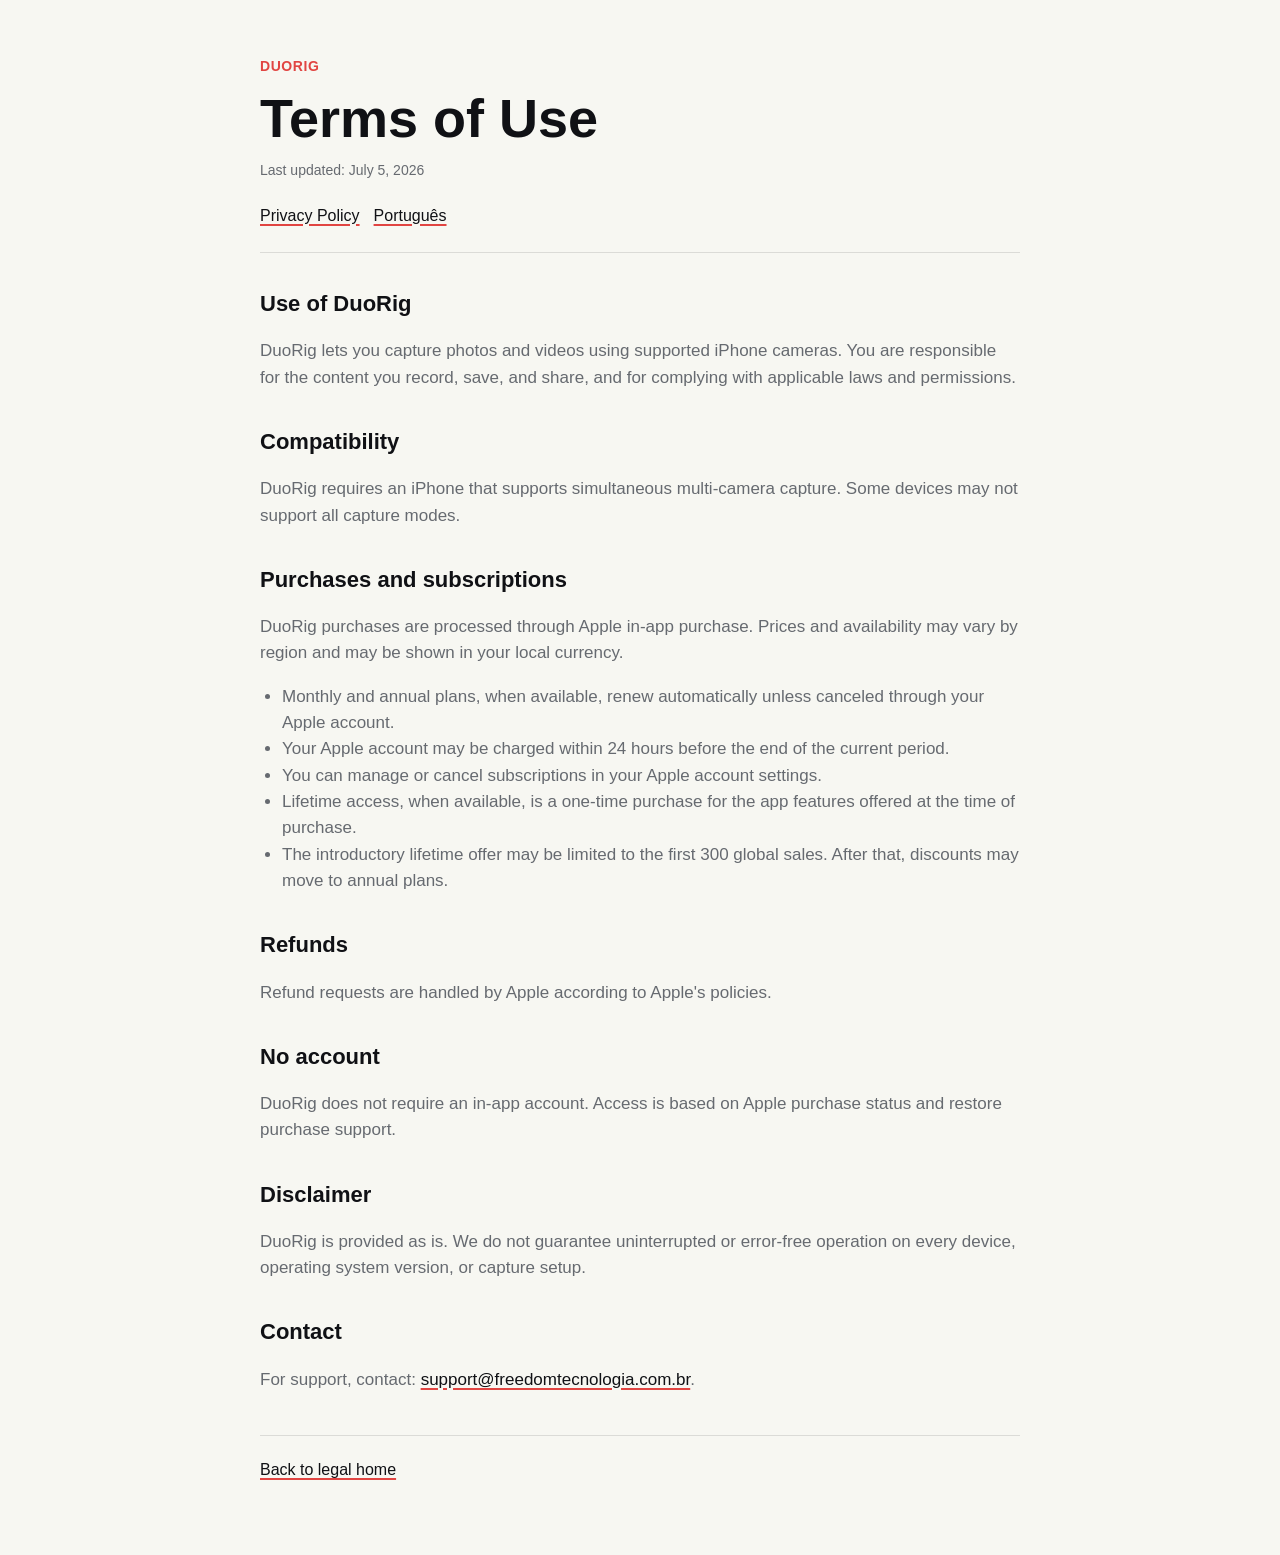
==== terms.html @ 53272077 "Add DuoRig legal pages" ====
<!doctype html>
<html lang="en">
<head>
  <meta charset="utf-8">
  <meta name="viewport" content="width=device-width, initial-scale=1">
  <title>DuoRig Terms of Use</title>
  <link rel="stylesheet" href="style.css">
</head>
<body>
  <main>
    <header>
      <div class="brand">DuoRig</div>
      <h1>Terms of Use</h1>
      <p class="updated">Last updated: July 5, 2026</p>
      <nav>
        <a href="privacy.html">Privacy Policy</a>
        <a href="pt/terms.html">Português</a>
      </nav>
    </header>

    <h2>Use of DuoRig</h2>
    <p>DuoRig lets you capture photos and videos using supported iPhone cameras. You are responsible for the content you record, save, and share, and for complying with applicable laws and permissions.</p>

    <h2>Compatibility</h2>
    <p>DuoRig requires an iPhone that supports simultaneous multi-camera capture. Some devices may not support all capture modes.</p>

    <h2>Purchases and subscriptions</h2>
    <p>DuoRig purchases are processed through Apple in-app purchase. Prices and availability may vary by region and may be shown in your local currency.</p>
    <ul>
      <li>Monthly and annual plans, when available, renew automatically unless canceled through your Apple account.</li>
      <li>Your Apple account may be charged within 24 hours before the end of the current period.</li>
      <li>You can manage or cancel subscriptions in your Apple account settings.</li>
      <li>Lifetime access, when available, is a one-time purchase for the app features offered at the time of purchase.</li>
      <li>The introductory lifetime offer may be limited to the first 300 global sales. After that, discounts may move to annual plans.</li>
    </ul>

    <h2>Refunds</h2>
    <p>Refund requests are handled by Apple according to Apple's policies.</p>

    <h2>No account</h2>
    <p>DuoRig does not require an in-app account. Access is based on Apple purchase status and restore purchase support.</p>

    <h2>Disclaimer</h2>
    <p>DuoRig is provided as is. We do not guarantee uninterrupted or error-free operation on every device, operating system version, or capture setup.</p>

    <h2>Contact</h2>
    <p>For support, contact: <a href="mailto:support@freedomtecnologia.com.br">support@freedomtecnologia.com.br</a>.</p>

    <footer>
      <a href="index.html">Back to legal home</a>
    </footer>
  </main>
</body>
</html>
---- style.css ----
:root {
  color-scheme: light dark;
  --bg: #f7f7f2;
  --text: #101115;
  --muted: #666a70;
  --line: rgba(16, 17, 21, 0.12);
  --accent: #e14542;
}

@media (prefers-color-scheme: dark) {
  :root {
    --bg: #050608;
    --text: #f4f4f1;
    --muted: #a2a4a8;
    --line: rgba(244, 244, 241, 0.14);
  }
}

* {
  box-sizing: border-box;
}

body {
  margin: 0;
  background: var(--bg);
  color: var(--text);
  font-family: -apple-system, BlinkMacSystemFont, "SF Pro Text", "Segoe UI", sans-serif;
  line-height: 1.55;
}

main {
  width: min(760px, calc(100% - 40px));
  margin: 0 auto;
  padding: 56px 0 72px;
}

header {
  border-bottom: 1px solid var(--line);
  margin-bottom: 32px;
  padding-bottom: 24px;
}

.brand {
  color: var(--accent);
  font-size: 14px;
  font-weight: 700;
  letter-spacing: 0.04em;
  text-transform: uppercase;
}

h1 {
  font-size: clamp(34px, 8vw, 54px);
  line-height: 1.04;
  margin: 12px 0 10px;
}

h2 {
  font-size: 22px;
  margin: 34px 0 10px;
}

p,
li {
  color: var(--muted);
  font-size: 17px;
}

ul {
  padding-left: 22px;
}

a {
  color: var(--text);
  text-decoration-color: var(--accent);
  text-decoration-thickness: 2px;
  text-underline-offset: 3px;
}

nav {
  display: flex;
  flex-wrap: wrap;
  gap: 14px;
  margin-top: 22px;
}

.updated {
  color: var(--muted);
  font-size: 14px;
}

footer {
  border-top: 1px solid var(--line);
  margin-top: 42px;
  padding-top: 22px;
}
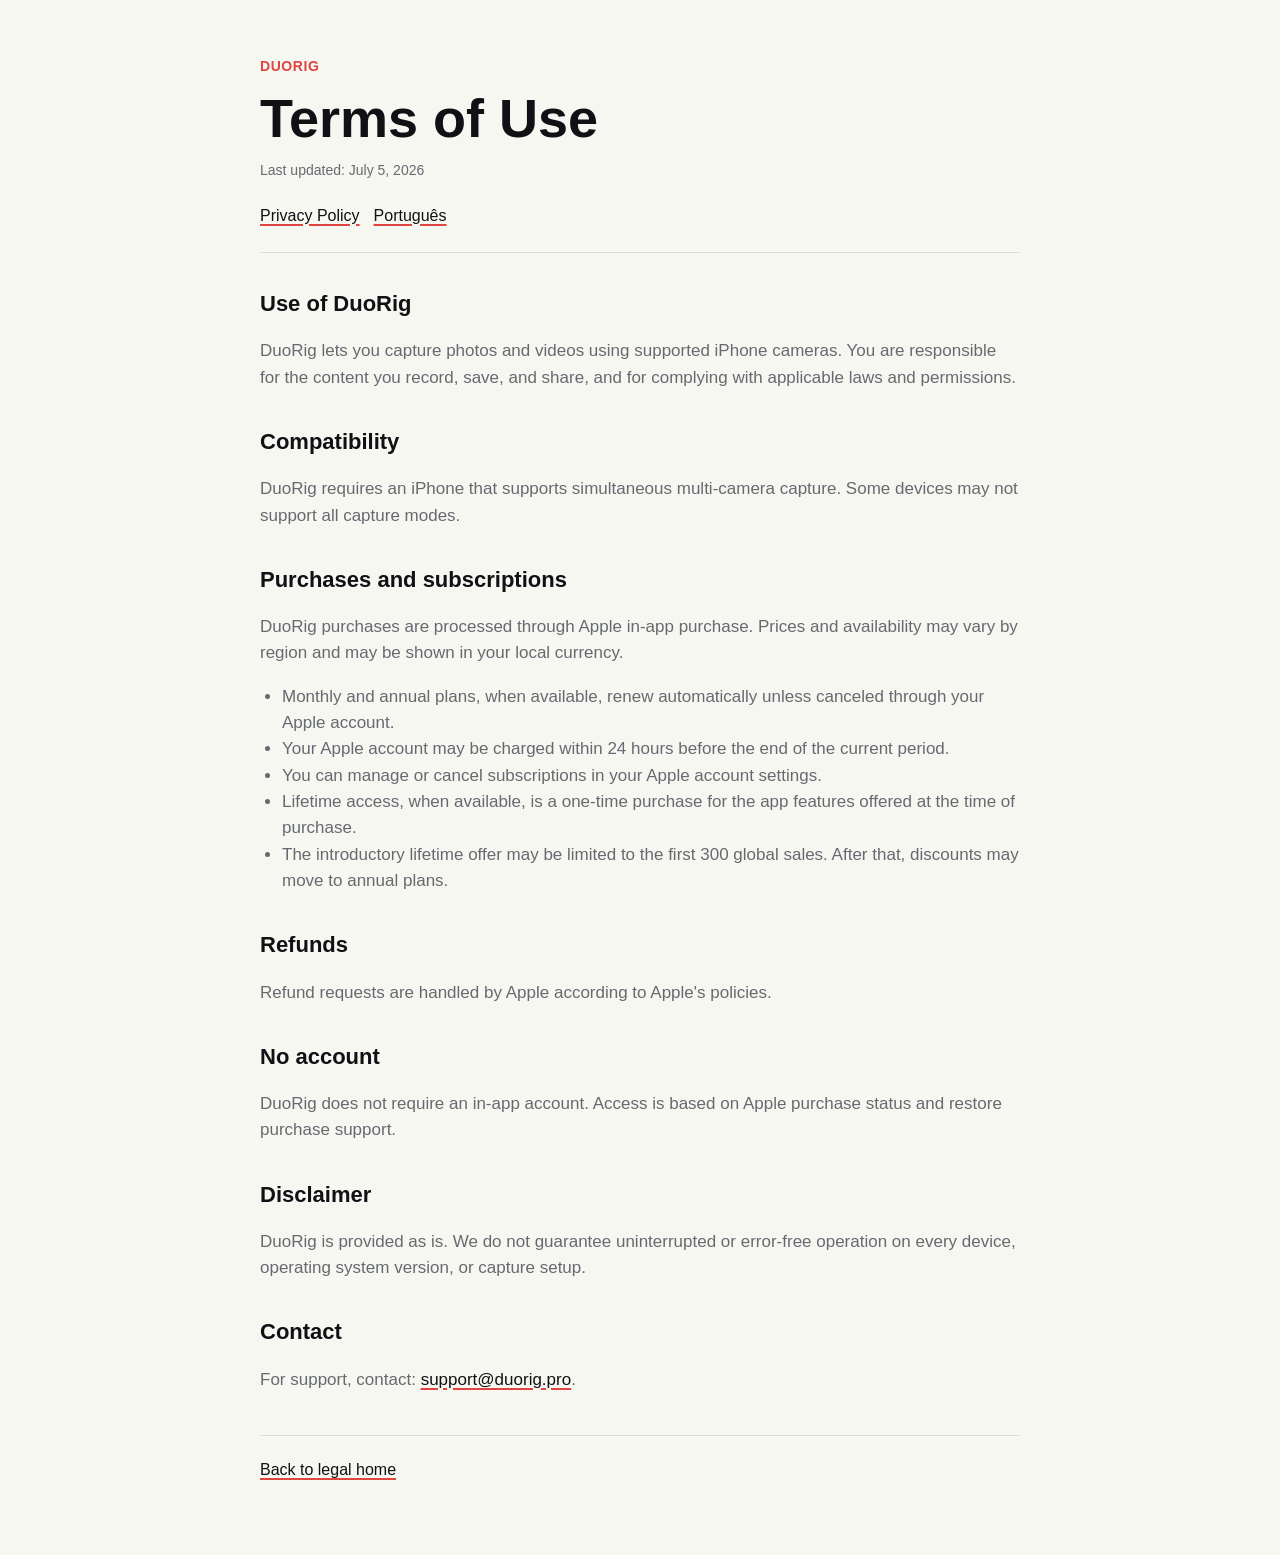
==== commit 3c96619d: "Update DuoRig support email" ====
--- a/terms.html
+++ b/terms.html
@@ -44,7 +44,7 @@
     <p>DuoRig is provided as is. We do not guarantee uninterrupted or error-free operation on every device, operating system version, or capture setup.</p>
 
     <h2>Contact</h2>
-    <p>For support, contact: <a href="mailto:support@freedomtecnologia.com.br">support@freedomtecnologia.com.br</a>.</p>
+    <p>For support, contact: <a href="mailto:support@duorig.pro">support@duorig.pro</a>.</p>
 
     <footer>
       <a href="index.html">Back to legal home</a>
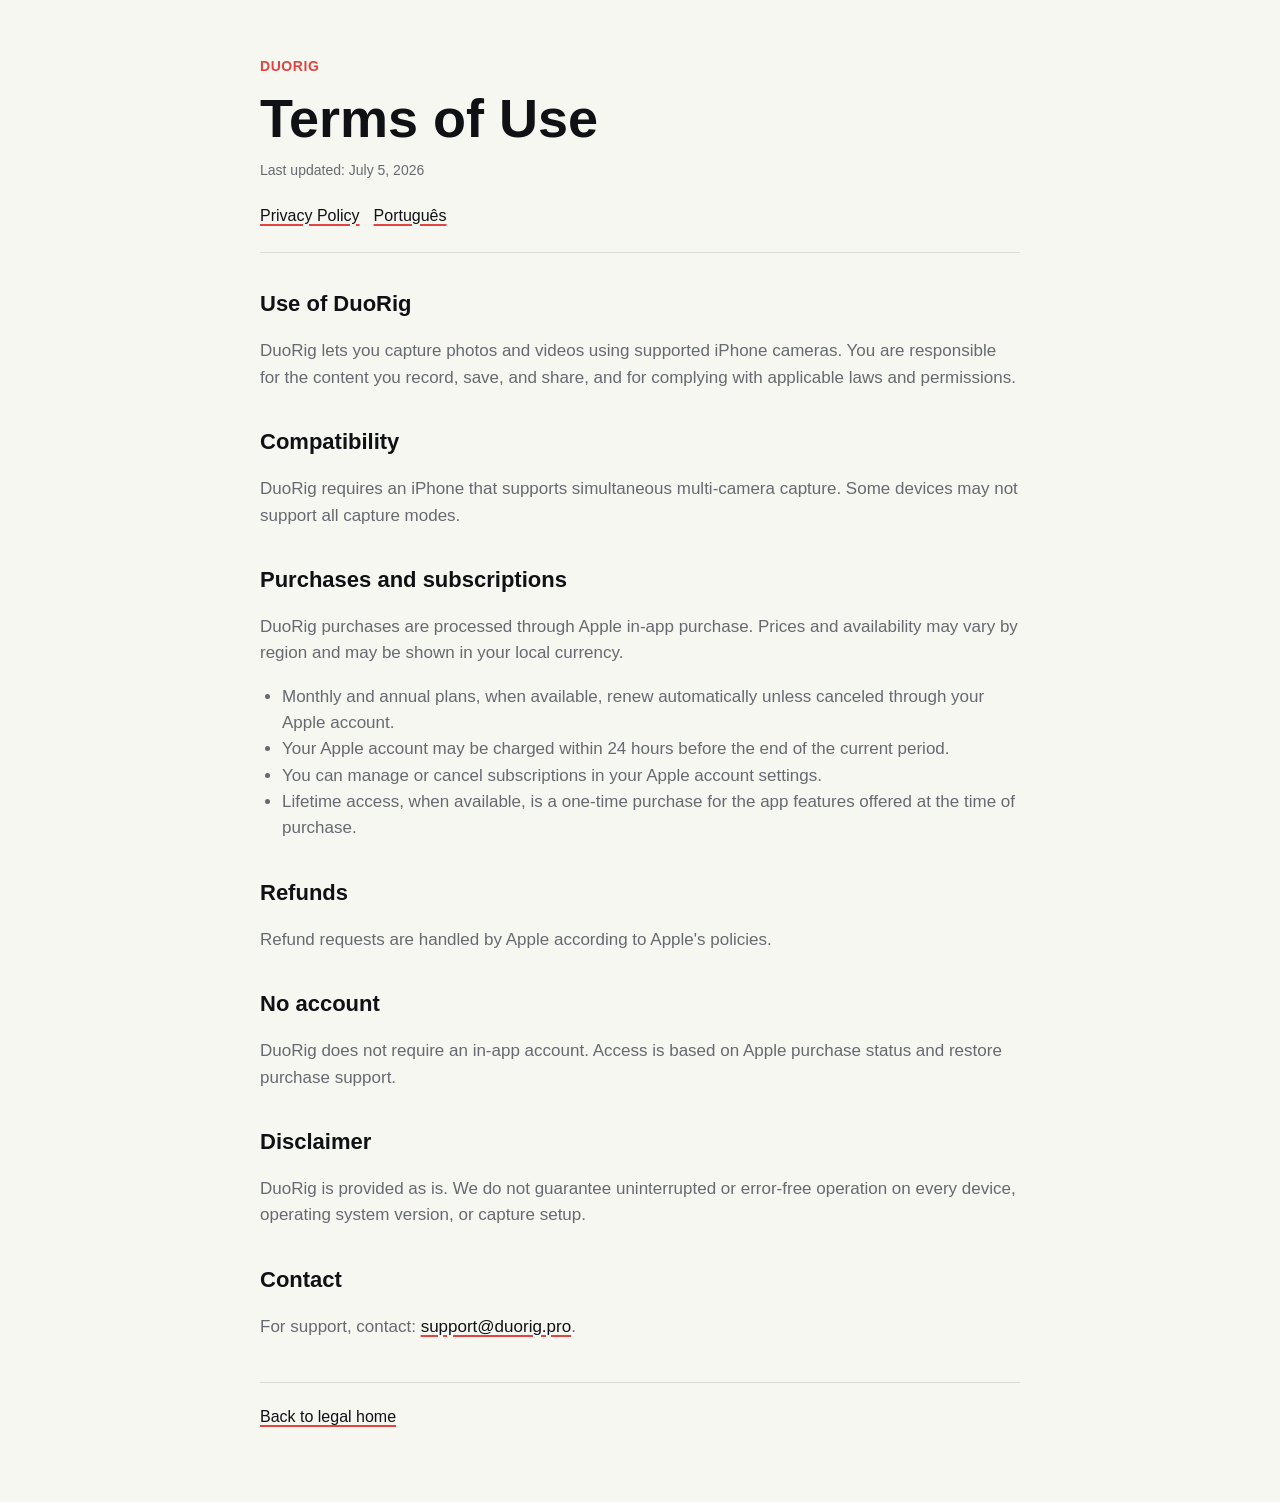
==== commit ce3dbc2e: "Remove limited lifetime offer language" ====
--- a/terms.html
+++ b/terms.html
@@ -31,7 +31,6 @@
       <li>Your Apple account may be charged within 24 hours before the end of the current period.</li>
       <li>You can manage or cancel subscriptions in your Apple account settings.</li>
       <li>Lifetime access, when available, is a one-time purchase for the app features offered at the time of purchase.</li>
-      <li>The introductory lifetime offer may be limited to the first 300 global sales. After that, discounts may move to annual plans.</li>
     </ul>
 
     <h2>Refunds</h2>
